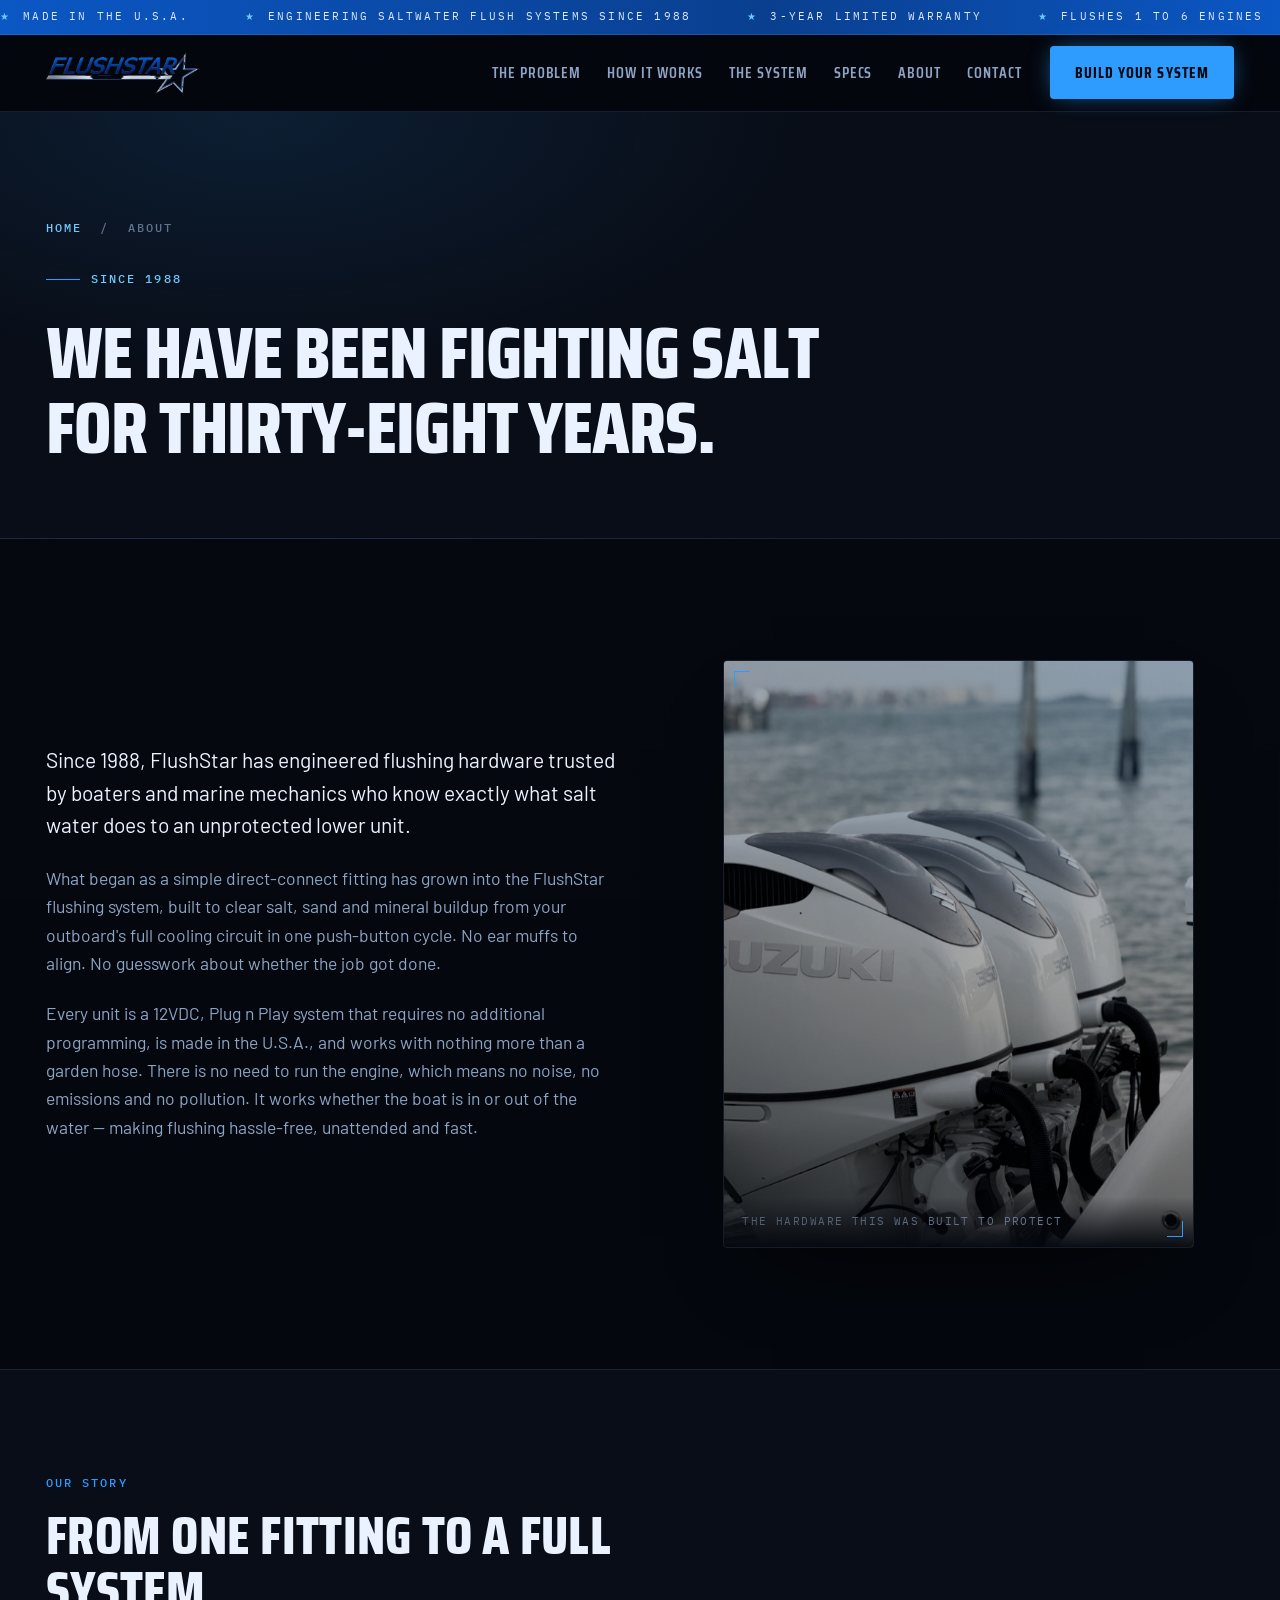
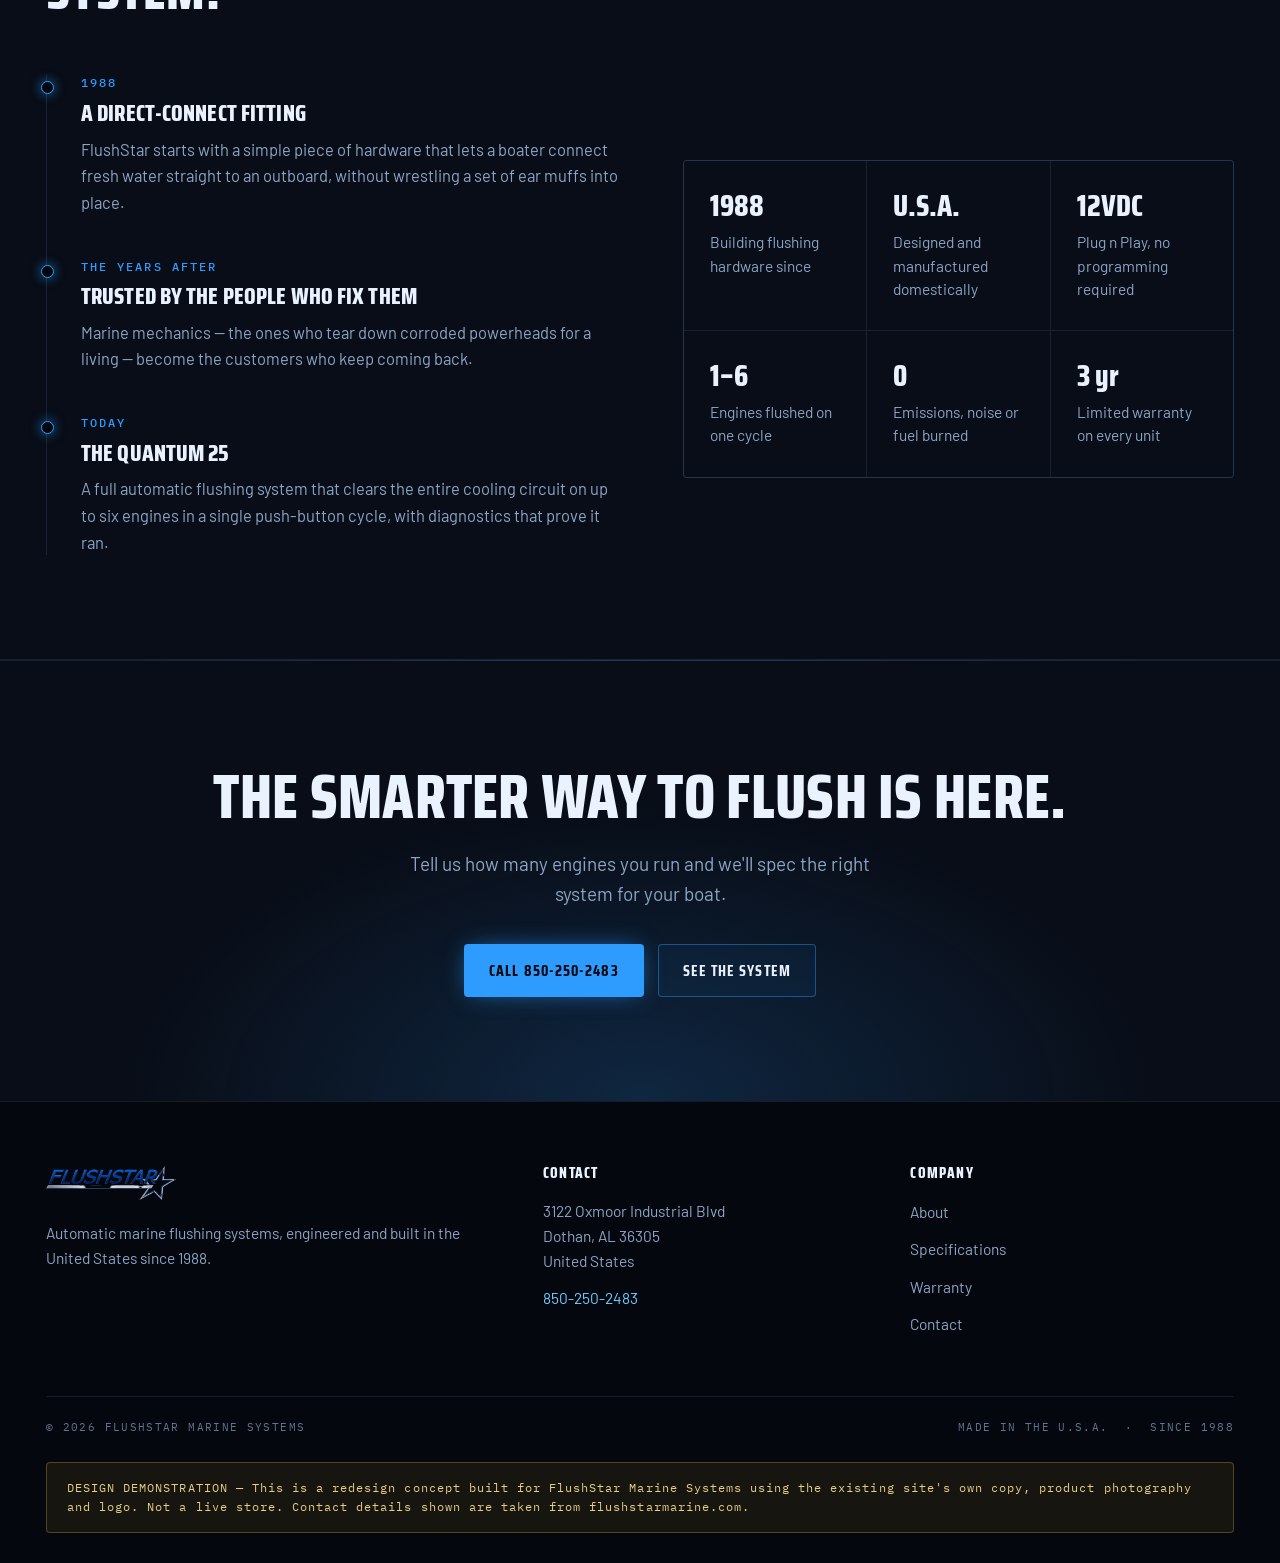
==== about.html @ 0e721740 "FlushStar Marine redesign concept: dark marine-industrial homepage + about page Co-Authored-By: Clau" ====
<!DOCTYPE html>
<html lang="en">
<head>
<meta charset="utf-8">
<meta name="viewport" content="width=device-width,initial-scale=1">
<title>About | FlushStar Marine Systems</title>
<meta name="description" content="Since 1988, FlushStar has engineered flushing hardware trusted by boaters and marine mechanics who know what salt water does to an unprotected lower unit.">
<link rel="icon" href="img/logo.png">
<link rel="preconnect" href="https://fonts.googleapis.com">
<link rel="preconnect" href="https://fonts.gstatic.com" crossorigin>
<link href="https://fonts.googleapis.com/css2?family=Saira+Condensed:wght@500;600;700;800&family=Barlow:wght@400;500;600&family=IBM+Plex+Mono:wght@400;500;600&display=swap" rel="stylesheet">
<link rel="stylesheet" href="style.css">
<style>
.page-head{padding:96px 0 72px;border-bottom:1px solid var(--line);position:relative;
  background:radial-gradient(ellipse 70% 100% at 20% 0%,rgba(46,155,255,.12),transparent 62%),var(--hull)}
.page-head h1{font-size:clamp(40px,6vw,74px);max-width:820px}
.crumb{color:var(--mute-2);margin-bottom:22px}
.crumb a{color:var(--volt-hot)}
.prose{max-width:720px}
.prose p{color:var(--mute);font-size:17.5px;margin:0 0 22px}
.prose p.big{color:var(--ice);font-size:21px;line-height:1.55}
.timeline{border-left:1px solid var(--line);padding-left:34px;margin:0}
.tl-item{position:relative;padding-bottom:42px}
.tl-item:last-child{padding-bottom:0}
.tl-item::before{content:"";position:absolute;left:-40px;top:7px;width:11px;height:11px;border-radius:50%;
  background:var(--abyss);border:1px solid var(--volt);box-shadow:0 0 12px rgba(46,155,255,.7)}
.tl-item .mono{color:var(--volt);display:block;margin-bottom:9px}
.tl-item h3{font-size:23px;margin-bottom:10px}
.tl-item p{color:var(--mute);margin:0;font-size:16.5px}
.made{display:grid;grid-template-columns:repeat(3,1fr);gap:1px;background:var(--line);
  border:1px solid var(--line);border-radius:var(--r);overflow:hidden;margin-top:8px}
.made div{background:var(--hull);padding:30px 26px}
.made b{display:block;font-family:'Saira Condensed',sans-serif;font-weight:800;font-size:30px;line-height:1;margin-bottom:9px}
.made small{color:var(--mute);font-size:15.5px;line-height:1.5;display:block}
.prose+.figure img{filter:saturate(.7) brightness(.72) contrast(1.06)}
.prose+.figure::after{content:"";position:absolute;inset:0;pointer-events:none;
  background:linear-gradient(200deg,rgba(46,155,255,.16),transparent 55%,rgba(4,7,13,.5))}
@media(max-width:860px){.split{grid-template-columns:1fr}.made{grid-template-columns:1fr}}
</style>
</head>
<body>
<div class="grid-bg"></div><div class="noise"></div>

<div class="ticker">
  <div class="ticker-in">
    <span>Made in the U.S.A.</span><span>Engineering saltwater flush systems since 1988</span>
    <span>3-year limited warranty</span><span>Flushes 1 to 6 engines</span>
    <span>12VDC plug &amp; play</span><span>No engine operation required</span>
    <span>Made in the U.S.A.</span><span>Engineering saltwater flush systems since 1988</span>
    <span>3-year limited warranty</span><span>Flushes 1 to 6 engines</span>
    <span>12VDC plug &amp; play</span><span>No engine operation required</span>
  </div>
</div>

<header>
  <div class="wrap nav">
    <a class="logo" href="index.html"><img src="img/logo.png" alt="FlushStar Marine Systems"></a>
    <button class="burger" id="burger" aria-label="Menu" aria-expanded="false"><span></span><span></span><span></span></button>
    <nav class="nav-links" id="navlinks">
      <a href="index.html#problem">The Problem</a>
      <a href="index.html#how">How It Works</a>
      <a href="index.html#system">The System</a>
      <a href="index.html#specs">Specs</a>
      <a href="about.html">About</a>
      <a href="index.html#contact">Contact</a>
    </nav>
    <a class="btn btn-primary" href="index.html#contact">Build Your System</a>
  </div>
</header>

<main>
<div class="page-head">
  <div class="wrap">
    <p class="crumb mono"><a href="index.html">Home</a> &nbsp;/&nbsp; About</p>
    <span class="eyebrow mono">Since 1988</span>
    <h1>We have been fighting salt for thirty-eight years.</h1>
  </div>
</div>

<section>
  <div class="wrap">
    <div class="split">
      <div class="prose rv">
        <p class="big">Since 1988, FlushStar has engineered flushing hardware trusted by boaters and
          marine mechanics who know exactly what salt water does to an unprotected lower unit.</p>
        <p>What began as a simple direct-connect fitting has grown into the FlushStar flushing system,
          built to clear salt, sand and mineral buildup from your outboard's full cooling circuit in
          one push-button cycle. No ear muffs to align. No guesswork about whether the job got done.</p>
        <p>Every unit is a 12VDC, Plug n Play system that requires no additional programming, is made
          in the U.S.A., and works with nothing more than a garden hose. There is no need to run the
          engine, which means no noise, no emissions and no pollution. It works whether the boat is
          in or out of the water &mdash; making flushing hassle-free, unattended and fast.</p>
      </div>
      <figure class="figure rv">
        <span class="corner tl"></span><span class="corner br"></span>
        <img src="img/outboards.jpg" alt="Triple outboards on the water">
        <figcaption>The hardware this was built to protect</figcaption>
      </figure>
    </div>
  </div>
</section>

<section class="how">
  <div class="wrap">
    <div class="sec-head rv">
      <span class="mono">Our story</span>
      <h2>From one fitting to a full system.</h2>
    </div>
    <div class="split">
      <div class="timeline rv">
        <div class="tl-item">
          <span class="mono">1988</span>
          <h3>A direct-connect fitting</h3>
          <p>FlushStar starts with a simple piece of hardware that lets a boater connect fresh water
            straight to an outboard, without wrestling a set of ear muffs into place.</p>
        </div>
        <div class="tl-item">
          <span class="mono">The years after</span>
          <h3>Trusted by the people who fix them</h3>
          <p>Marine mechanics &mdash; the ones who tear down corroded powerheads for a living &mdash;
            become the customers who keep coming back.</p>
        </div>
        <div class="tl-item">
          <span class="mono">Today</span>
          <h3>The Quantum 25</h3>
          <p>A full automatic flushing system that clears the entire cooling circuit on up to six
            engines in a single push-button cycle, with diagnostics that prove it ran.</p>
        </div>
      </div>
      <div class="rv">
        <div class="made">
          <div><b>1988</b><small>Building flushing hardware since</small></div>
          <div><b>U.S.A.</b><small>Designed and manufactured domestically</small></div>
          <div><b>12VDC</b><small>Plug n Play, no programming required</small></div>
          <div><b>1&ndash;6</b><small>Engines flushed on one cycle</small></div>
          <div><b>0</b><small>Emissions, noise or fuel burned</small></div>
          <div><b>3 yr</b><small>Limited warranty on every unit</small></div>
        </div>
      </div>
    </div>
  </div>
</section>

<section class="cta">
  <div class="wrap">
    <div class="rv">
      <h2>The smarter way to flush is here.</h2>
      <p>Tell us how many engines you run and we'll spec the right system for your boat.</p>
      <div class="cta-row">
        <a class="btn btn-primary" href="tel:8502502483">Call 850-250-2483</a>
        <a class="btn btn-ghost" href="index.html#system">See the System</a>
      </div>
    </div>
  </div>
</section>
</main>

<footer>
  <div class="wrap">
    <div class="f-grid">
      <div>
        <img class="flogo" src="img/logo.png" alt="FlushStar Marine Systems">
        <p>Automatic marine flushing systems, engineered and built in the United States since 1988.</p>
      </div>
      <div>
        <h4>Contact</h4>
        <p>3122 Oxmoor Industrial Blvd<br>Dothan, AL 36305<br>United States</p>
        <p style="margin-top:12px"><a href="tel:8502502483" style="color:var(--volt-hot)">850-250-2483</a></p>
      </div>
      <div>
        <h4>Company</h4>
        <ul>
          <li><a href="about.html">About</a></li>
          <li><a href="index.html#specs">Specifications</a></li>
          <li><a href="index.html#contact">Warranty</a></li>
          <li><a href="index.html#contact">Contact</a></li>
        </ul>
      </div>
    </div>
    <div class="f-bot">
      <span>&copy; 2026 FlushStar Marine Systems</span>
      <span>Made in the U.S.A. &nbsp;&middot;&nbsp; Since 1988</span>
    </div>
    <div class="demo-note" style="margin-top:26px">
      DESIGN DEMONSTRATION &mdash; This is a redesign concept built for FlushStar Marine Systems using
      the existing site's own copy, product photography and logo. Not a live store. Contact details
      shown are taken from flushstarmarine.com.
    </div>
  </div>
</footer>

<script>
var burger=document.getElementById('burger'),nl=document.getElementById('navlinks');
burger.addEventListener('click',function(){
  var open=nl.classList.toggle('open');
  burger.setAttribute('aria-expanded',open?'true':'false');
});
nl.addEventListener('click',function(e){if(e.target.tagName==='A')nl.classList.remove('open');});
var io=new IntersectionObserver(function(es){
  es.forEach(function(e){if(e.isIntersecting){e.target.classList.add('in');io.unobserve(e.target);}});
},{threshold:.12,rootMargin:'0px 0px -8% 0px'});
document.querySelectorAll('.rv').forEach(function(el){io.observe(el);});
</script>
</body>
</html>
---- style.css ----
:root{
  --abyss:#04070D;
  --hull:#080D17;
  --steel:#0E1523;
  --steel-2:#141D2E;
  --line:rgba(126,166,222,.14);
  --line-hot:rgba(46,155,255,.42);
  --ice:#EAF2FF;
  --mute:#8DA4C4;
  --mute-2:#61748F;
  --volt:#2E9BFF;
  --volt-hot:#6FCBFF;
  --volt-deep:#0B57C4;
  --brass:#D2A93F;
  --rust:#C4562F;
  --r:4px;
  --maxw:1240px;
  --glow:0 0 0 1px rgba(46,155,255,.35), 0 0 28px -6px rgba(46,155,255,.55);
}
*{box-sizing:border-box}
html{scroll-behavior:smooth}
body{
  margin:0;background:var(--abyss);color:var(--ice);
  font-family:'Barlow',system-ui,sans-serif;font-size:17px;line-height:1.62;
  -webkit-font-smoothing:antialiased;overflow-x:hidden;
}
img{max-width:100%;display:block}
a{color:inherit;text-decoration:none}
h1,h2,h3,h4{font-family:'Saira Condensed',sans-serif;font-weight:800;line-height:1.02;margin:0;text-transform:uppercase;letter-spacing:.005em}
.wrap{max-width:var(--maxw);margin:0 auto;padding:0 26px}
.mono{font-family:'IBM Plex Mono',monospace;text-transform:uppercase;letter-spacing:.18em;font-size:11.5px;font-weight:500}

/* ---------- decorative grid + scanline atmosphere ---------- */
.grid-bg{position:fixed;inset:0;pointer-events:none;z-index:0;
  background-image:linear-gradient(rgba(126,166,222,.045) 1px,transparent 1px),
                   linear-gradient(90deg,rgba(126,166,222,.045) 1px,transparent 1px);
  background-size:74px 74px;
  mask-image:radial-gradient(ellipse 90% 60% at 50% 0%,#000 10%,transparent 78%);
  -webkit-mask-image:radial-gradient(ellipse 90% 60% at 50% 0%,#000 10%,transparent 78%);}
.noise{position:fixed;inset:0;pointer-events:none;z-index:1;opacity:.055;mix-blend-mode:overlay;
  background-image:url("data:image/svg+xml,%3Csvg xmlns='http://www.w3.org/2000/svg' width='140' height='140'%3E%3Cfilter id='n'%3E%3CfeTurbulence type='fractalNoise' baseFrequency='.9' numOctaves='3'/%3E%3C/filter%3E%3Crect width='140' height='140' filter='url(%23n)'/%3E%3C/svg%3E");}
main,header,footer{position:relative;z-index:2}

/* ---------- ticker ---------- */
.ticker{background:linear-gradient(90deg,var(--volt-deep),#0a3f8f 60%,var(--volt-deep));
  border-bottom:1px solid rgba(255,255,255,.09);overflow:hidden;position:relative;z-index:40}
.ticker-in{display:flex;gap:56px;white-space:nowrap;animation:slide 34s linear infinite;padding:8px 0}
.ticker span{font-family:'IBM Plex Mono',monospace;font-size:11px;letter-spacing:.2em;text-transform:uppercase;color:#DCEBFF}
.ticker span::before{content:"★";color:var(--volt-hot);margin-right:12px;font-size:10px}
@keyframes slide{to{transform:translateX(-50%)}}

/* ---------- header ---------- */
header{position:sticky;top:0;z-index:50;background:rgba(4,7,13,.78);backdrop-filter:blur(14px);
  border-bottom:1px solid var(--line);transition:background .3s}
.nav{display:flex;align-items:center;gap:28px;height:76px}
.logo img{height:40px;width:auto}
.nav-links{display:flex;gap:26px;margin-left:auto}
.nav-links a{font-family:'Saira Condensed',sans-serif;font-weight:600;font-size:15.5px;text-transform:uppercase;
  letter-spacing:.06em;color:var(--mute);padding:6px 0;position:relative;transition:color .2s}
.nav-links a::after{content:"";position:absolute;left:0;bottom:0;height:2px;width:0;background:var(--volt);transition:width .28s}
.nav-links a:hover{color:var(--ice)}
.nav-links a:hover::after{width:100%}
.btn{display:inline-flex;align-items:center;gap:10px;font-family:'Saira Condensed',sans-serif;font-weight:700;
  text-transform:uppercase;letter-spacing:.07em;font-size:15.5px;padding:13px 24px;border-radius:var(--r);
  border:1px solid transparent;cursor:pointer;transition:.25s;white-space:nowrap}
.btn-primary{background:var(--volt);color:#03080F;box-shadow:0 0 24px -6px rgba(46,155,255,.75)}
.btn-primary:hover{background:var(--volt-hot);box-shadow:0 0 34px -4px rgba(111,203,255,.9);transform:translateY(-2px)}
.btn-ghost{border-color:var(--line-hot);color:var(--ice);background:rgba(46,155,255,.05)}
.btn-ghost:hover{background:rgba(46,155,255,.14);border-color:var(--volt)}
.burger{display:none;margin-left:auto;background:none;border:1px solid var(--line);color:var(--ice);
  border-radius:var(--r);padding:9px 11px;cursor:pointer}
.burger span{display:block;width:20px;height:2px;background:var(--ice);margin:4px 0}

/* ---------- hero ---------- */
.hero{position:relative;min-height:88vh;display:flex;align-items:center;overflow:hidden;
  border-bottom:1px solid var(--line)}
.hero-img{position:absolute;inset:0;z-index:0}
.hero-img img{width:100%;height:100%;object-fit:cover;object-position:80% center;opacity:.6}
.hero-img::after{content:"";position:absolute;inset:0;
  background:linear-gradient(90deg,var(--abyss) 6%,rgba(4,7,13,.9) 38%,rgba(4,7,13,.28) 72%,rgba(4,7,13,.72)),
             linear-gradient(0deg,var(--abyss),transparent 42%)}
.hero-in{position:relative;z-index:2;padding:96px 0 84px;max-width:730px}
.eyebrow{display:inline-flex;align-items:center;gap:11px;color:var(--volt-hot);margin-bottom:26px}
.eyebrow::before{content:"";width:34px;height:1px;background:var(--volt)}
h1{font-size:clamp(44px,6.6vw,86px);letter-spacing:-.012em}
h1 em{font-style:normal;color:var(--volt);text-shadow:0 0 34px rgba(46,155,255,.6)}
.hero p.lede{font-size:19.5px;color:var(--mute);max-width:560px;margin:26px 0 36px}
.hero-cta{display:flex;gap:14px;flex-wrap:wrap}
.spec-strip{display:flex;flex-wrap:wrap;gap:0;margin-top:56px;border-top:1px solid var(--line)}
.spec-strip div{flex:1 1 150px;padding:20px 22px 20px 0;border-right:1px solid var(--line)}
.spec-strip div:last-child{border-right:0}
.spec-strip b{display:block;font-family:'Saira Condensed',sans-serif;font-size:27px;font-weight:800;color:var(--ice);line-height:1}
.spec-strip small{display:block;color:var(--mute-2);margin-top:7px;font-family:'IBM Plex Mono',monospace;
  font-size:10.5px;letter-spacing:.15em;text-transform:uppercase}

/* ---------- generic section ---------- */
section{padding:104px 0;position:relative}
.sec-head{max-width:720px;margin-bottom:56px}
.sec-head .mono{color:var(--volt);display:block;margin-bottom:16px}
.sec-head h2{font-size:clamp(32px,4.4vw,54px)}
.sec-head p{color:var(--mute);font-size:18px;margin:20px 0 0}

/* ---------- problem ---------- */
.problem .split{align-items:start}
.problem .figure{position:sticky;top:104px}
.problem{background:
  radial-gradient(ellipse 70% 90% at 88% 50%,rgba(196,86,47,.14),transparent 62%),
  linear-gradient(180deg,var(--hull),var(--abyss))}
.split{display:grid;grid-template-columns:1.02fr .98fr;gap:64px;align-items:center}
.figure{position:relative;border:1px solid var(--line);border-radius:var(--r);overflow:hidden;
  box-shadow:0 40px 90px -50px #000}
.figure img{width:100%;height:100%;object-fit:cover}
.figure figcaption{position:absolute;left:0;bottom:0;right:0;padding:16px 18px;
  background:linear-gradient(0deg,rgba(4,7,13,.94),transparent);color:var(--mute);
  font-family:'IBM Plex Mono',monospace;font-size:11px;letter-spacing:.13em;text-transform:uppercase}
.corner{position:absolute;width:16px;height:16px;border:1px solid var(--volt);z-index:3}
.corner.tl{top:10px;left:10px;border-right:0;border-bottom:0}
.corner.br{bottom:10px;right:10px;border-left:0;border-top:0}
.pain{border-left:2px solid var(--line);padding:2px 0 2px 26px;margin-bottom:30px;transition:border-color .3s}
.pain:hover{border-color:var(--volt)}
.pain h3{font-size:22px;margin-bottom:9px}
.pain h3 span{font-family:'IBM Plex Mono',monospace;font-size:11.5px;color:var(--volt);
  letter-spacing:.16em;margin-right:12px;vertical-align:middle}
.pain p{color:var(--mute);margin:0;font-size:16.5px}

/* ---------- how it works ---------- */
.how{background:var(--hull);border-block:1px solid var(--line)}
.steps{display:grid;grid-template-columns:repeat(3,1fr);gap:0;border:1px solid var(--line);border-radius:var(--r);overflow:hidden}
.step{padding:40px 34px;border-right:1px solid var(--line);position:relative;background:
  linear-gradient(180deg,rgba(46,155,255,.045),transparent 55%);transition:background .35s}
.step:last-child{border-right:0}
.step:hover{background:linear-gradient(180deg,rgba(46,155,255,.13),transparent 65%)}
.step .num{font-family:'Saira Condensed',sans-serif;font-weight:800;font-size:60px;line-height:.85;
  color:transparent;-webkit-text-stroke:1.4px var(--line-hot);margin-bottom:22px;display:block}
.step:hover .num{-webkit-text-stroke-color:var(--volt);color:rgba(46,155,255,.08)}
.step h3{font-size:23px;margin-bottom:11px}
.step p{color:var(--mute);font-size:16px;margin:0}

/* ---------- engine configurator (signature piece) ---------- */
.config{background:linear-gradient(180deg,var(--abyss),var(--hull) 60%,var(--abyss))}
.panel{border:1px solid var(--line);border-radius:var(--r);background:
  linear-gradient(160deg,var(--steel-2),var(--steel) 60%,var(--hull));
  box-shadow:0 60px 120px -70px #000, inset 0 1px 0 rgba(255,255,255,.045);overflow:hidden}
.panel-top{display:flex;align-items:center;gap:14px;padding:15px 22px;border-bottom:1px solid var(--line);
  background:rgba(4,7,13,.5)}
.led{width:8px;height:8px;border-radius:50%;background:var(--volt);box-shadow:0 0 12px var(--volt);
  animation:pulse 2.4s ease-in-out infinite}
@keyframes pulse{0%,100%{opacity:1}50%{opacity:.32}}
.panel-top .mono{color:var(--mute)}
.panel-top .mono.right{margin-left:auto;color:var(--volt-hot)}
.panel-body{display:grid;grid-template-columns:1fr 1.25fr;gap:0}
.panel-ctrl{padding:38px 34px;border-right:1px solid var(--line)}
.panel-ctrl h3{font-size:27px;margin-bottom:8px}
.panel-ctrl>p{color:var(--mute);font-size:16px;margin:0 0 28px}
.dial{display:flex;gap:9px;flex-wrap:wrap;margin-bottom:30px}
.dial button{width:52px;height:52px;border-radius:var(--r);border:1px solid var(--line);
  background:rgba(4,7,13,.6);color:var(--mute);font-family:'Saira Condensed',sans-serif;font-weight:800;
  font-size:21px;cursor:pointer;transition:.22s}
.dial button:hover{border-color:var(--line-hot);color:var(--ice)}
.dial button[aria-pressed="true"]{background:var(--volt);color:#03080F;border-color:var(--volt);
  box-shadow:0 0 22px -4px rgba(46,155,255,.85)}
.readout{border:1px solid var(--line);border-radius:var(--r);background:rgba(4,7,13,.55)}
.readout div{display:flex;justify-content:space-between;gap:16px;padding:12px 16px;border-bottom:1px solid var(--line)}
.readout div:last-child{border-bottom:0}
.readout dt{color:var(--mute-2);font-family:'IBM Plex Mono',monospace;font-size:10.5px;letter-spacing:.15em;text-transform:uppercase;margin:0}
.readout dd{margin:0;font-family:'IBM Plex Mono',monospace;font-size:13px;color:var(--volt-hot);font-weight:500}
.panel-vis{padding:34px;display:flex;align-items:center;justify-content:center;background:
  radial-gradient(ellipse 60% 70% at 50% 50%,rgba(46,155,255,.11),transparent 70%)}
.panel-vis svg{width:100%;height:auto;max-height:400px}
.port-body{fill:#0B1220;stroke:rgba(126,166,222,.28);stroke-width:1.4}
.port-body.on{stroke:var(--volt);filter:drop-shadow(0 0 7px rgba(46,155,255,.9))}
.port-label{font-family:'IBM Plex Mono',monospace;font-size:9px;letter-spacing:.1em;fill:var(--mute-2)}
.port-label.on{fill:var(--volt-hot)}
.hose{fill:none;stroke:rgba(126,166,222,.2);stroke-width:3.4;stroke-linecap:round}
.hose.on{stroke:url(#flowgrad);stroke-dasharray:9 11;animation:flow 1.05s linear infinite}
@keyframes flow{to{stroke-dashoffset:-20}}
.eng{fill:#0A1120;stroke:rgba(126,166,222,.22);stroke-width:1.2}
.eng.on{stroke:var(--volt);fill:rgba(46,155,255,.09)}

/* ---------- features ---------- */
.feat-grid{display:grid;grid-template-columns:repeat(4,1fr);gap:1px;background:var(--line);
  border:1px solid var(--line);border-radius:var(--r);overflow:hidden}
.feat{background:var(--hull);padding:32px 26px;transition:background .3s}
.feat:hover{background:var(--steel)}
.feat svg{width:26px;height:26px;stroke:var(--volt);fill:none;stroke-width:1.6;margin-bottom:18px}
.feat h3{font-size:18.5px;margin-bottom:9px}
.feat p{color:var(--mute);font-size:15.5px;margin:0}

/* ---------- warranty band ---------- */
.band{position:relative;overflow:hidden;border-block:1px solid var(--line)}
.band-img{position:absolute;inset:0}
.band-img img{width:100%;height:100%;object-fit:cover;opacity:.3}
.band-img::after{content:"";position:absolute;inset:0;
  background:linear-gradient(90deg,var(--abyss) 12%,rgba(4,7,13,.72) 52%,rgba(4,7,13,.45))}
.band .wrap{position:relative;z-index:2}
.band-in{max-width:640px;padding:96px 0}
.band-in h2{font-size:clamp(30px,4vw,48px);margin-bottom:20px}
.band-in p{color:var(--mute);font-size:18px;margin:0 0 30px}

/* ---------- specs table ---------- */
.specs{display:grid;grid-template-columns:repeat(2,1fr);gap:0 56px}
.specs dl{margin:0;display:contents}
.spec-row{display:flex;justify-content:space-between;gap:20px;padding:16px 0;border-bottom:1px solid var(--line)}
.spec-row dt{color:var(--mute);font-size:16px;margin:0}
.spec-row dd{margin:0;font-family:'IBM Plex Mono',monospace;font-size:12.5px;color:var(--ice);
  letter-spacing:.06em;text-align:right}
.spec-row dd.yes{color:var(--volt-hot)}

/* ---------- trust ---------- */
.trust{display:grid;grid-template-columns:repeat(3,1fr);gap:24px}
.tcard{border:1px solid var(--line);border-radius:var(--r);padding:34px 30px;
  background:linear-gradient(170deg,var(--steel),var(--hull));position:relative;overflow:hidden;transition:.3s}
.tcard::before{content:"";position:absolute;top:0;left:0;right:0;height:1px;
  background:linear-gradient(90deg,transparent,var(--line-hot),transparent);opacity:0;transition:opacity .35s}
.tcard:hover{transform:translateY(-4px);border-color:var(--line-hot)}
.tcard:hover::before{opacity:1}
.tcard .mono{color:var(--brass);display:block;margin-bottom:16px}
.tcard h3{font-size:21px;margin-bottom:11px}
.tcard p{color:var(--mute);font-size:16px;margin:0}
.tcard a{color:var(--volt-hot);border-bottom:1px solid rgba(111,203,255,.35)}

/* ---------- CTA ---------- */
.cta{text-align:center;background:
  radial-gradient(ellipse 60% 100% at 50% 100%,rgba(46,155,255,.18),transparent 68%),var(--hull);
  border-top:1px solid var(--line)}
.cta h2{font-size:clamp(34px,5vw,62px);margin-bottom:20px}
.cta p{color:var(--mute);font-size:19px;max-width:520px;margin:0 auto 34px}
.cta-row{display:flex;gap:14px;justify-content:center;flex-wrap:wrap}

/* ---------- footer ---------- */
footer{background:var(--abyss);border-top:1px solid var(--line);padding:64px 0 30px}
.f-grid{display:grid;grid-template-columns:1.4fr 1fr 1fr;gap:44px;margin-bottom:48px}
footer img.flogo{height:34px;margin-bottom:20px}
footer p{color:var(--mute);font-size:15.5px;margin:0 0 8px}
footer h4{font-size:15px;color:var(--ice);margin-bottom:16px;letter-spacing:.08em}
footer ul{list-style:none;padding:0;margin:0}
footer li{margin-bottom:10px}
footer li a{color:var(--mute);font-size:15.5px;transition:color .2s}
footer li a:hover{color:var(--volt-hot)}
.f-bot{border-top:1px solid var(--line);padding-top:22px;display:flex;justify-content:space-between;
  gap:16px;flex-wrap:wrap;color:var(--mute-2);font-family:'IBM Plex Mono',monospace;font-size:10.5px;
  letter-spacing:.13em;text-transform:uppercase}

/* ---------- demo notice ---------- */
.demo-note{background:rgba(210,169,63,.09);border:1px solid rgba(210,169,63,.32);border-radius:var(--r);
  padding:15px 20px;margin:0 auto 0;max-width:var(--maxw);color:#E7CE86;font-family:'IBM Plex Mono',monospace;
  font-size:11.5px;letter-spacing:.09em;line-height:1.7}

/* ---------- reveal ---------- */
.rv{opacity:0;transform:translateY(26px);transition:opacity .7s cubic-bezier(.2,.7,.3,1),transform .7s cubic-bezier(.2,.7,.3,1)}
.rv.in{opacity:1;transform:none}

/* ---------- responsive ---------- */
@media(max-width:960px){
  .nav-links{display:none}
  .nav-links.open{display:flex;position:absolute;top:76px;left:0;right:0;flex-direction:column;
    background:var(--hull);border-bottom:1px solid var(--line);padding:18px 26px;gap:4px}
  .nav-links.open a{padding:11px 0;font-size:17px}
  .burger{display:block}
  .nav .btn-primary{display:none}
  .split{grid-template-columns:1fr;gap:40px}
  .steps{grid-template-columns:1fr}
  .step{border-right:0;border-bottom:1px solid var(--line)}
  .step:last-child{border-bottom:0}
  .panel-body{grid-template-columns:1fr}
  .panel-ctrl{border-right:0;border-bottom:1px solid var(--line)}
  .feat-grid{grid-template-columns:repeat(2,1fr)}
  .trust{grid-template-columns:1fr}
  .specs{grid-template-columns:1fr;gap:0}
  .f-grid{grid-template-columns:1fr;gap:32px}
}
@media(max-width:560px){
  body{font-size:16px}
  section{padding:72px 0}
  .hero{min-height:auto}
  .hero-in{padding:64px 0 56px}
  .hero-img img{object-position:70% center;opacity:.4}
  .feat-grid{grid-template-columns:1fr}
  .spec-strip div{flex:1 1 50%;border-right:0;padding:16px 0}
  .btn{width:100%;justify-content:center}
  .cta-row .btn,.hero-cta .btn{width:100%}
}
@media(prefers-reduced-motion:reduce){
  *{animation:none!important;transition:none!important}
  .rv{opacity:1;transform:none}
}
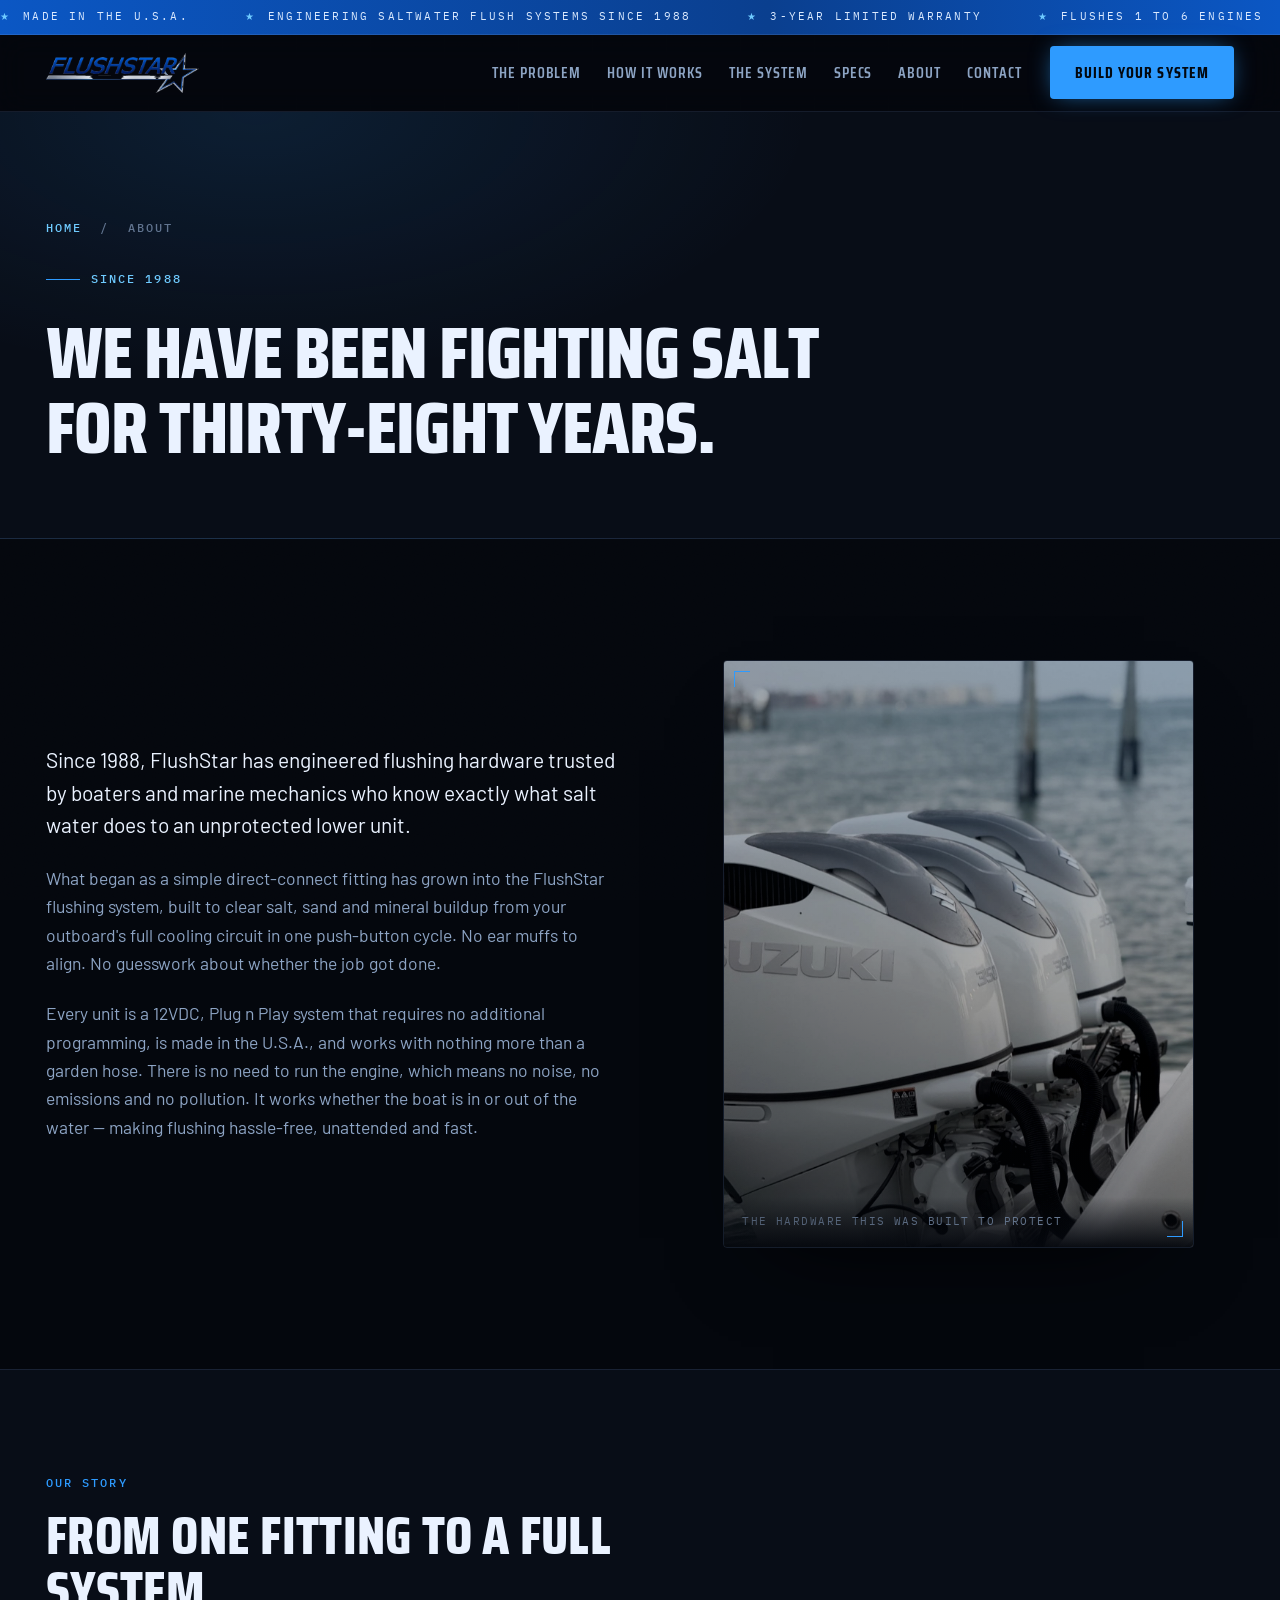
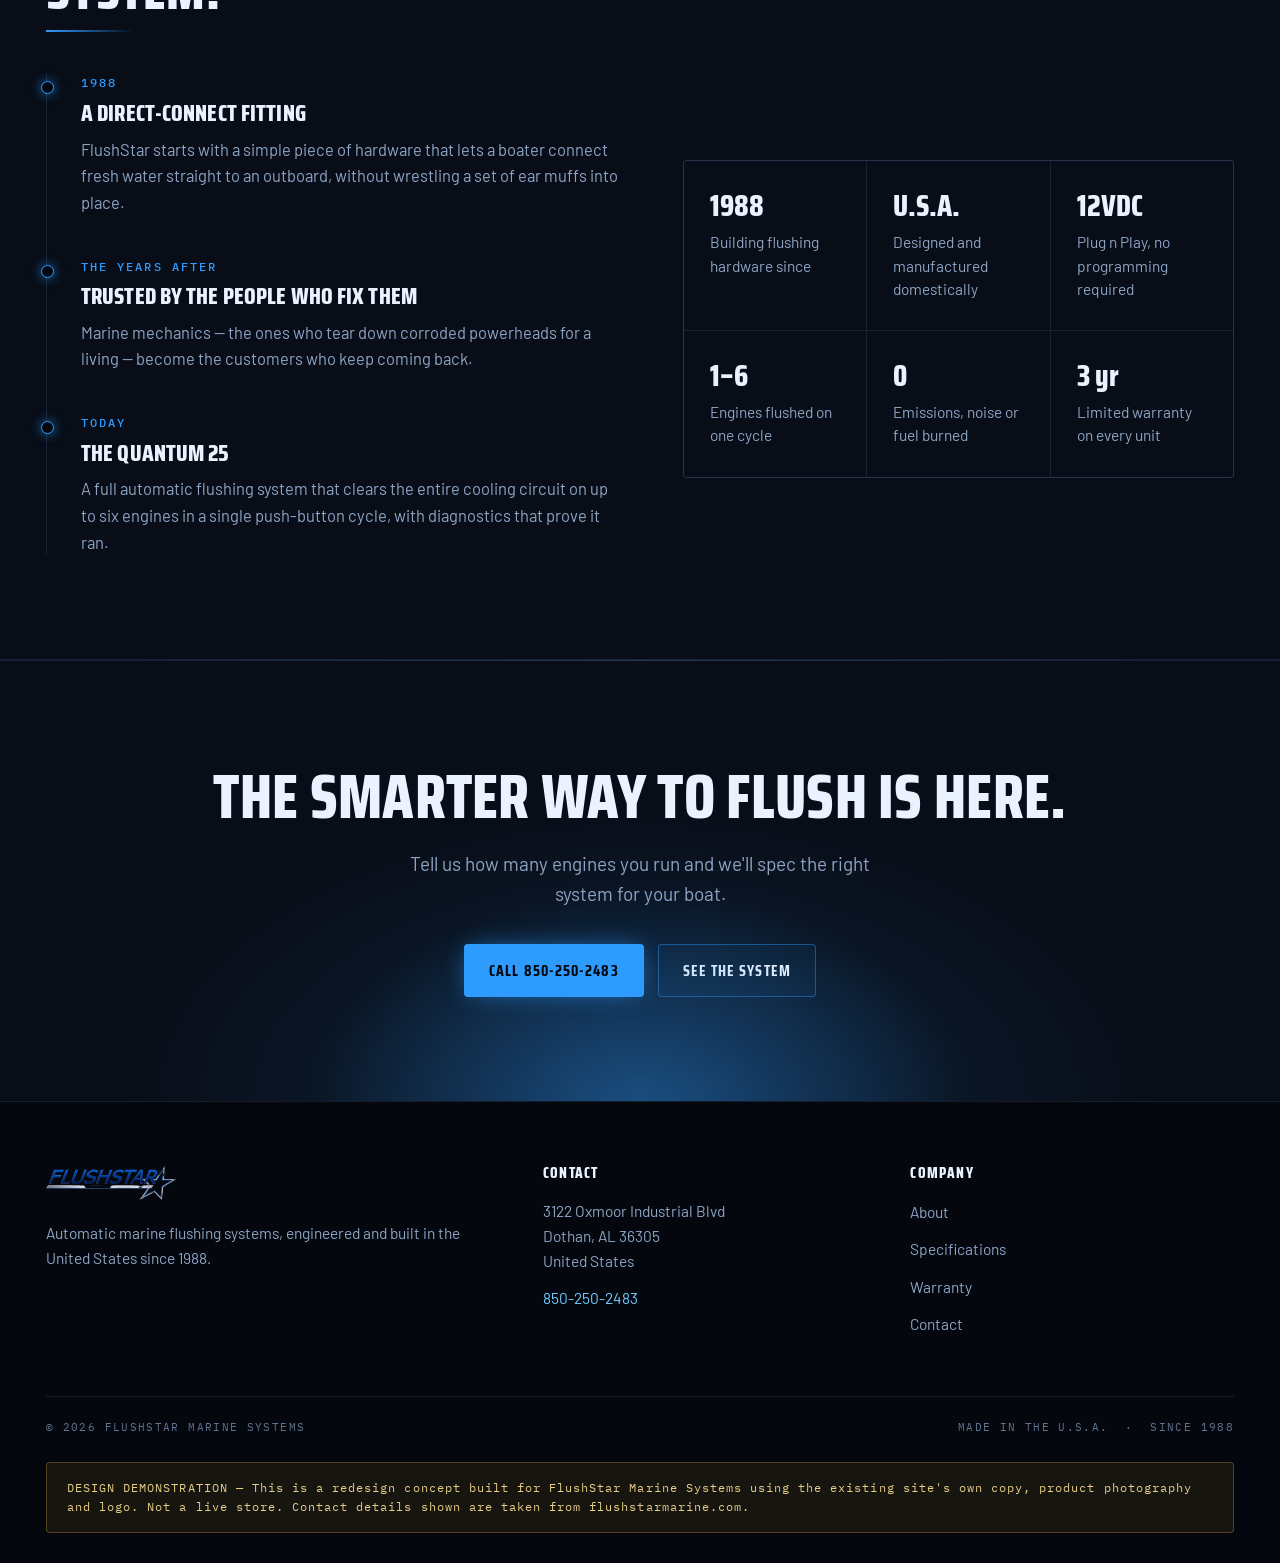
==== commit 809de7cf: "Point link previews and canonical URLs at flushstarmarine.com The og:url, og:image and twitter:image" ====
--- a/about.html
+++ b/about.html
@@ -6,6 +6,27 @@
 <title>About | FlushStar Marine Systems</title>
 <meta name="description" content="Since 1988, FlushStar has engineered flushing hardware trusted by boaters and marine mechanics who know what salt water does to an unprotected lower unit.">
 <link rel="icon" href="img/logo.png">
+
+<link rel="canonical" href="https://www.flushstarmarine.com/about.html">
+
+<!-- Link preview (Open Graph / Twitter) -->
+<meta property="og:type" content="website">
+<meta property="og:site_name" content="FlushStar Marine Systems">
+<meta property="og:url" content="https://www.flushstarmarine.com/about.html">
+<meta property="og:title" content="About | FlushStar Marine Systems">
+<meta property="og:description" content="Since 1988, FlushStar has engineered flushing hardware trusted by boaters and marine mechanics who know what salt water does to an unprotected lower unit.">
+<meta property="og:image" content="https://www.flushstarmarine.com/og-image.jpg">
+<meta property="og:image:secure_url" content="https://www.flushstarmarine.com/og-image.jpg">
+<meta property="og:image:type" content="image/jpeg">
+<meta property="og:image:width" content="1200">
+<meta property="og:image:height" content="630">
+<meta property="og:image:alt" content="FlushStar Marine Systems - Automatic Marine Flushing System">
+<meta name="twitter:card" content="summary_large_image">
+<meta name="twitter:title" content="About | FlushStar Marine Systems">
+<meta name="twitter:description" content="Engineering saltwater flushing hardware in the United States since 1988.">
+<meta name="twitter:image" content="https://www.flushstarmarine.com/og-image.jpg">
+<meta name="theme-color" content="#04070D">
+
 <link rel="preconnect" href="https://fonts.googleapis.com">
 <link rel="preconnect" href="https://fonts.gstatic.com" crossorigin>
 <link href="https://fonts.googleapis.com/css2?family=Saira+Condensed:wght@500;600;700;800&family=Barlow:wght@400;500;600&family=IBM+Plex+Mono:wght@400;500;600&display=swap" rel="stylesheet">
--- a/style.css
+++ b/style.css
@@ -79,7 +79,7 @@
 .hero-img::after{content:"";position:absolute;inset:0;
   background:linear-gradient(90deg,var(--abyss) 6%,rgba(4,7,13,.9) 38%,rgba(4,7,13,.28) 72%,rgba(4,7,13,.72)),
              linear-gradient(0deg,var(--abyss),transparent 42%)}
-.hero-in{position:relative;z-index:2;padding:96px 0 84px;max-width:730px}
+.hero-in{position:relative;z-index:2;padding:96px 0 122px;max-width:730px}
 .eyebrow{display:inline-flex;align-items:center;gap:11px;color:var(--volt-hot);margin-bottom:26px}
 .eyebrow::before{content:"";width:34px;height:1px;background:var(--volt)}
 h1{font-size:clamp(44px,6.6vw,86px);letter-spacing:-.012em}
@@ -101,8 +101,6 @@
 .sec-head p{color:var(--mute);font-size:18px;margin:20px 0 0}
 
 /* ---------- problem ---------- */
-.problem .split{align-items:start}
-.problem .figure{position:sticky;top:104px}
 .problem{background:
   radial-gradient(ellipse 70% 90% at 88% 50%,rgba(196,86,47,.14),transparent 62%),
   linear-gradient(180deg,var(--hull),var(--abyss))}
@@ -284,3 +282,158 @@
   *{animation:none!important;transition:none!important}
   .rv{opacity:1;transform:none}
 }
+
+/* ============================================================
+   EXCITEMENT LAYER
+   ============================================================ */
+
+/* scroll progress */
+.progress{position:fixed;top:0;left:0;height:3px;width:0;z-index:99;
+  background:linear-gradient(90deg,var(--volt-deep),var(--volt),var(--volt-hot));
+  box-shadow:0 0 14px rgba(46,155,255,.8);transition:width .08s linear}
+
+/* --- hero drama --- */
+.hero-img img{transform:scale(1.03)}
+.flowlines{position:absolute;inset:0;z-index:1;pointer-events:none;opacity:.55;mix-blend-mode:screen}
+.flowlines path{fill:none;stroke:url(#fl);stroke-width:1.4;stroke-dasharray:5 15;
+  animation:fldash 3.4s linear infinite}
+.flowlines path:nth-child(2){animation-duration:4.6s;animation-delay:-1.2s}
+.flowlines path:nth-child(3){animation-duration:2.9s;animation-delay:-.6s}
+.flowlines path:nth-child(4){animation-duration:5.2s;animation-delay:-2.1s}
+.flowlines path:nth-child(5){animation-duration:3.9s;animation-delay:-.3s}
+@keyframes fldash{to{stroke-dashoffset:-200}}
+
+/* headline word reveal */
+h1 .w{display:inline-block;opacity:0;transform:translateY(28px) rotate(2deg);
+  animation:wordin .78s cubic-bezier(.16,.9,.3,1) forwards}
+@keyframes wordin{to{opacity:1;transform:none}}
+h1 em{position:relative}
+h1 em::after{content:"";position:absolute;left:0;bottom:.06em;height:4px;width:0;
+  background:linear-gradient(90deg,var(--volt),transparent);
+  animation:ul 1.1s .9s cubic-bezier(.2,.8,.3,1) forwards}
+@keyframes ul{to{width:100%}}
+
+.hero .eyebrow,.hero p.lede,.hero-cta,.spec-strip{opacity:0;animation:fadeUp .8s cubic-bezier(.16,.9,.3,1) forwards}
+.hero .eyebrow{animation-delay:.05s}
+.hero p.lede{animation-delay:.62s}
+.hero-cta{animation-delay:.78s}
+.spec-strip{animation-delay:.94s}
+@keyframes fadeUp{from{opacity:0;transform:translateY(20px)}to{opacity:1;transform:none}}
+
+/* scroll cue */
+.cue{position:absolute;left:50%;bottom:26px;transform:translateX(-50%);z-index:3;
+  display:flex;flex-direction:column;align-items:center;gap:9px;opacity:0;
+  animation:fadeUp .8s 1.5s forwards}
+.cue span{font-family:'IBM Plex Mono',monospace;font-size:9.5px;letter-spacing:.24em;
+  text-transform:uppercase;color:var(--mute-2)}
+.cue i{display:block;width:1px;height:38px;background:linear-gradient(var(--volt),transparent);
+  position:relative;overflow:hidden}
+.cue i::after{content:"";position:absolute;top:-38px;left:0;width:1px;height:38px;
+  background:var(--volt-hot);animation:cuedrop 1.9s ease-in-out infinite}
+@keyframes cuedrop{0%{top:-38px}60%,100%{top:38px}}
+
+/* buttons: shine sweep */
+.btn-primary{position:relative;overflow:hidden}
+.btn-primary::after{content:"";position:absolute;top:0;left:-120%;width:60%;height:100%;
+  background:linear-gradient(100deg,transparent,rgba(255,255,255,.55),transparent);
+  transform:skewX(-18deg);animation:shine 4.6s ease-in-out infinite}
+@keyframes shine{0%,68%{left:-120%}86%,100%{left:180%}}
+
+/* --- kinetic marquee band --- */
+.kinetic{padding:0;border-block:1px solid var(--line);overflow:hidden;
+  background:linear-gradient(180deg,var(--abyss),var(--hull));position:relative}
+.kinetic::before,.kinetic::after{content:"";position:absolute;top:0;bottom:0;width:16%;z-index:2;pointer-events:none}
+.kinetic::before{left:0;background:linear-gradient(90deg,var(--abyss),transparent)}
+.kinetic::after{right:0;background:linear-gradient(270deg,var(--abyss),transparent)}
+.kin-row{display:flex;white-space:nowrap;gap:0;padding:26px 0}
+.kin-row b{font-family:'Saira Condensed',sans-serif;font-weight:800;text-transform:uppercase;
+  font-size:clamp(38px,6.4vw,84px);line-height:1;letter-spacing:-.01em;padding-right:34px;
+  color:transparent;-webkit-text-stroke:1.3px rgba(126,166,222,.34)}
+.kin-row b.kin-hot{color:var(--volt);-webkit-text-stroke:0;text-shadow:0 0 40px rgba(46,155,255,.6)}
+.kin-a{animation:kin 26s linear infinite}
+.kin-b{animation:kin 34s linear infinite reverse}
+@keyframes kin{to{transform:translateX(-50%)}}
+
+/* --- stats count-up --- */
+.stats{background:var(--hull);border-block:1px solid var(--line)}
+.stat-grid{display:grid;grid-template-columns:repeat(4,1fr);gap:1px;background:var(--line);
+  border:1px solid var(--line);border-radius:var(--r);overflow:hidden}
+.stat{background:var(--abyss);padding:44px 30px;text-align:center;position:relative;overflow:hidden}
+.stat::after{content:"";position:absolute;left:50%;bottom:0;width:0;height:2px;background:var(--volt);
+  transform:translateX(-50%);transition:width .6s cubic-bezier(.2,.8,.3,1)}
+.stat:hover::after{width:70%}
+.stat b{display:block;font-family:'Saira Condensed',sans-serif;font-weight:800;
+  font-size:clamp(44px,5.4vw,66px);line-height:1;
+  background:linear-gradient(180deg,#fff,var(--volt));-webkit-background-clip:text;
+  background-clip:text;color:transparent}
+.stat small{display:block;margin-top:12px;color:var(--mute);font-family:'IBM Plex Mono',monospace;
+  font-size:10.5px;letter-spacing:.16em;text-transform:uppercase}
+
+/* --- hotspots on the corrosion figure --- */
+.hot{position:absolute;width:26px;height:26px;border-radius:50%;z-index:4;cursor:pointer;
+  border:1px solid var(--volt);background:rgba(4,7,13,.55);padding:0;
+  display:grid;place-items:center;transition:.25s}
+.hot::before{content:"";position:absolute;inset:-1px;border-radius:50%;border:1px solid var(--volt);
+  animation:ping 2.6s cubic-bezier(0,.5,.5,1) infinite}
+.hot i{width:5px;height:5px;border-radius:50%;background:var(--volt-hot);display:block}
+.hot:hover,.hot[aria-expanded="true"]{background:var(--volt);transform:scale(1.16)}
+.hot:hover i,.hot[aria-expanded="true"] i{background:#03080F}
+@keyframes ping{0%{transform:scale(1);opacity:.9}70%,100%{transform:scale(2.5);opacity:0}}
+.hot-note{position:absolute;z-index:5;max-width:236px;padding:13px 15px;border-radius:var(--r);
+  background:rgba(6,11,20,.96);border:1px solid var(--line-hot);color:var(--ice);font-size:14px;
+  line-height:1.5;box-shadow:0 20px 44px -20px #000;opacity:0;visibility:hidden;
+  transform:translateY(8px);transition:.25s;pointer-events:none}
+.hot-note.show{opacity:1;visibility:visible;transform:none}
+.hot-note b{display:block;font-family:'IBM Plex Mono',monospace;font-size:10px;letter-spacing:.15em;
+  text-transform:uppercase;color:var(--volt-hot);margin-bottom:6px}
+
+/* --- feature card tilt --- */
+.feat{position:relative;transform-style:preserve-3d;transition:transform .3s ease,background .3s}
+.feat::after{content:"";position:absolute;inset:0;pointer-events:none;opacity:0;transition:opacity .3s;
+  background:radial-gradient(220px circle at var(--mx,50%) var(--my,50%),rgba(46,155,255,.16),transparent 70%)}
+.feat:hover::after{opacity:1}
+.feat svg{transition:transform .35s cubic-bezier(.2,.8,.3,1)}
+.feat:hover svg{transform:translateY(-3px) scale(1.12)}
+
+/* --- section heading sweep --- */
+.sec-head h2{position:relative;display:inline-block}
+.sec-head.in h2::after{content:"";position:absolute;left:0;bottom:-14px;height:2px;width:0;
+  background:linear-gradient(90deg,var(--volt),transparent);
+  animation:sweep 1s .18s cubic-bezier(.2,.8,.3,1) forwards}
+@keyframes sweep{to{width:88px}}
+
+/* --- CTA aurora --- */
+.cta{overflow:hidden;position:relative}
+.cta::before{content:"";position:absolute;left:50%;bottom:-320px;width:900px;height:620px;
+  transform:translateX(-50%);border-radius:50%;pointer-events:none;
+  background:radial-gradient(closest-side,rgba(46,155,255,.34),transparent 72%);
+  animation:aurora 7.5s ease-in-out infinite}
+@keyframes aurora{0%,100%{opacity:.55;transform:translateX(-50%) scale(1)}
+  50%{opacity:1;transform:translateX(-52%) scale(1.14)}}
+
+/* --- staggered reveal children --- */
+.stagger>*{opacity:0;transform:translateY(22px)}
+.stagger.in>*{animation:fadeUp .66s cubic-bezier(.16,.9,.3,1) forwards}
+.stagger.in>*:nth-child(1){animation-delay:.02s}
+.stagger.in>*:nth-child(2){animation-delay:.08s}
+.stagger.in>*:nth-child(3){animation-delay:.14s}
+.stagger.in>*:nth-child(4){animation-delay:.2s}
+.stagger.in>*:nth-child(5){animation-delay:.26s}
+.stagger.in>*:nth-child(6){animation-delay:.32s}
+.stagger.in>*:nth-child(7){animation-delay:.38s}
+.stagger.in>*:nth-child(8){animation-delay:.44s}
+
+@media(max-width:960px){
+  .stat-grid{grid-template-columns:repeat(2,1fr)}
+  .flowlines{opacity:.32}
+}
+@media(max-width:560px){
+  .cue{display:none}
+  .figure figcaption{font-size:9.5px;padding:11px 13px}
+  .hot{width:22px;height:22px}
+  .stat{padding:32px 18px}
+}
+@media(prefers-reduced-motion:reduce){
+  .kin-a,.kin-b,.flowlines path,.btn-primary::after,.cta::before,.hot::before{animation:none!important}
+  h1 .w,.hero .eyebrow,.hero p.lede,.hero-cta,.spec-strip,.stagger>*{opacity:1!important;transform:none!important;animation:none!important}
+}
